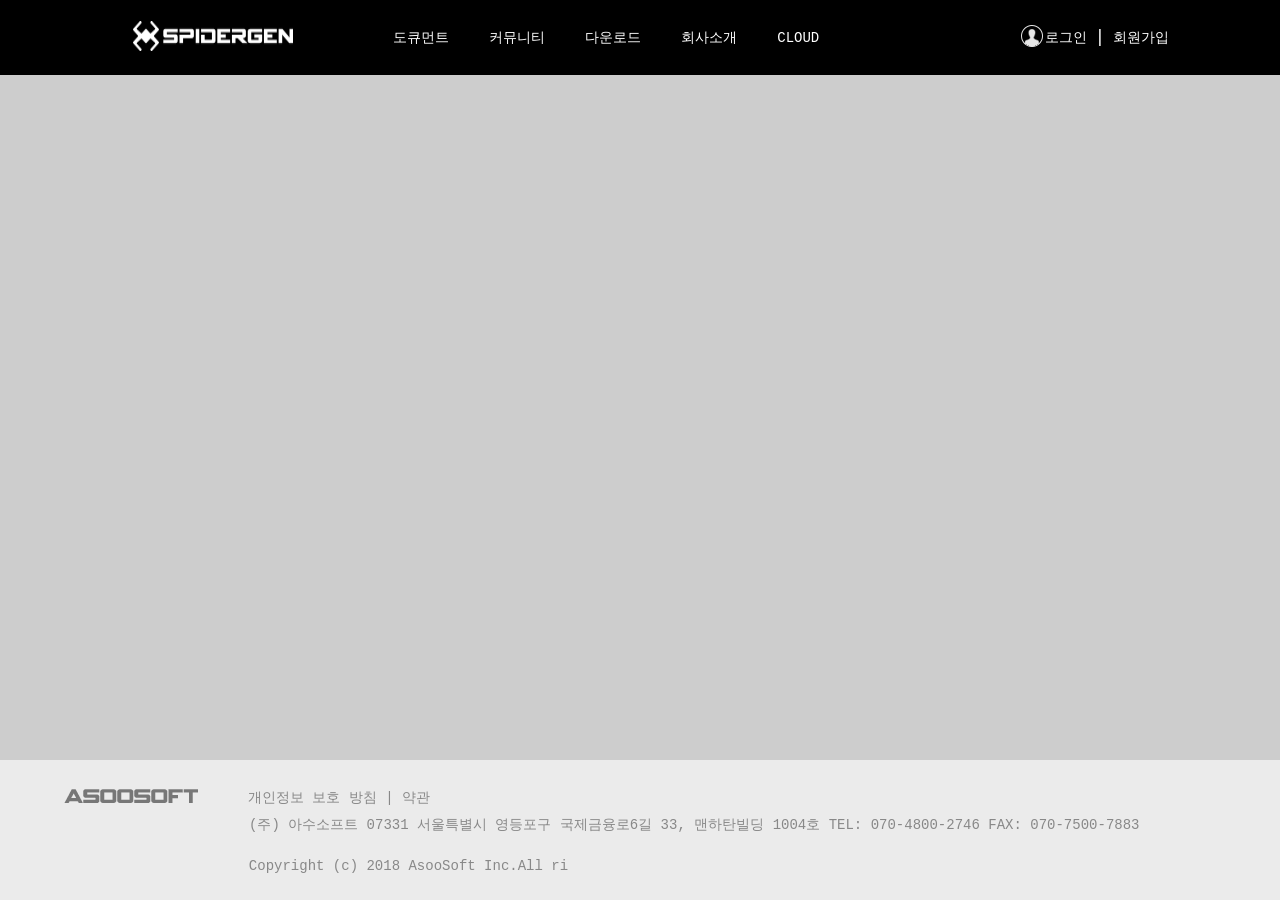
==== spiderGenPage/homepage/bin/index.html @ 8d912836 "day07" ====
<!DOCTYPE html>
<html>
<head>
	<meta charset="utf-8">
	<meta http-equiv="X-UA-Compatible" content="IE=edge">
	<title>homepage</title>
	<link rel="stylesheet" href="Framework/afc/style/afc.css"/>
	<link rel="stylesheet" href="Framework/afc/style/comp.css"/>
	<link rel="stylesheet" href="Framework/afc/style/basicStyle.css"/>
	<link rel="stylesheet" href="Framework/afc/style/jquery-ui.css"/>

	<link rel="stylesheet" href="Template/homepageApp_global.css"/>

	<script>
	//Electron 과 추가 라이브러리(예, jQuery 등) 와의 충돌 방지
	window.nodeRequire = window.require;
	delete window.require;
	delete window.exports;
    delete window.module;

var PROJECT_OPTION = 
{
    "build": {
        "bridgeName": "none",
        "frwLoadOption": "inTimeLoad"
    },
    "general": {
        "autoScale": false,
        "phoneDocWidth": 0,
        "tabletDocWidth": 0,
        "queryFormat": "qry",
        "scaleVal": 1,
        "userScalable": false,
        "tabletMinWidth": 500
    },
    "unitUrl": ""
};
    </script>

	<script defer src="Framework/afc/library/jquery-core.js"></script>
	<script defer src="Framework/afc/library/jquery-ui.js"></script>
	<script defer src="Framework/afc/library/jquery.ui.touch-punch.js"></script>
	<script defer src="Framework/afc/library/ARect.js"></script>
	<script defer src="Framework/afc/library/AUtil.js"></script>
	<script defer src="Framework/afc/library/afc.js"></script>
	<script defer src="Framework/afc/library/TabKeyController.js"></script>
	<script defer src="Framework/afc/library/PosUtil.js"></script>
	<script defer src="Framework/afc/component/AComponent.js"></script>
	<script defer src="Framework/afc/component/AView.js"></script>
	<script defer src="Framework/afc/component/AFloat.js"></script>
	<script defer src="Framework/afc/component/AContainer.js"></script>
	<script defer src="Framework/afc/component/AWindow.js"></script>
	<script defer src="Framework/afc/component/APage.js"></script>
	<script defer src="Framework/afc/component/AApplication.js"></script>
	<script defer src="Framework/afc/event/AEvent.js"></script>

	

	<script defer src="Source/homepageApp.js"></script>

</head>
<body class="_global_style_ global_resp">
</body>
</html>
---- spiderGenPage/homepage/bin/Framework/afc/style/afc.css ----
body
{
	margin: 0px;
	padding: 0px;
	/*-webkit-user-select: none;*/
	-webkit-touch-callout: none;
	-webkit-tap-highlight-color:rgba(0,0,0,0);
   	-webkit-focus-ring-color:rgba(0, 0, 0, 0);
	
	/*background:transparent !important;*/
	/*overflow: auto;*/
}

span, button
{
	-webkit-touch-callout: none;
	/*-webkit-user-select: none;*/
	/*-webkit-tap-highlight-color:rgba(0,0,0,0);*/
   	/*-webkit-focus-ring-color:rgba(0, 0, 0, 0);*/
	-webkit-focus-ring-color: transparent;
	-webkit-tap-highlight-color: transparent;
}

button
{
	font-size: inherit;
	font-family: inherit;
}

input, textarea
{
	-webkit-user-modify: read-write-plaintext-only;
	-webkit-tap-highlight-color: transparent;
	font-size: inherit;
	font-family: inherit;
}


input[type="checkbox"]
{
    cursor: default;
}

input[type="radio"]
{
    cursor: default;
}


/*
*:focus
{
	outline: none;
}
*/

/*
#page_navigator, #page_navigator button 
{
	font-size: 14px;
}
*/



/*------------------------------------------------------*/
.slide-in-left
{
	position: absolute;
	animation: slideLeftIn 300ms;
	animation-fill-mode:both;
	-webkit-animation: slideLeftIn 300ms;
	-webkit-animation-fill-mode:both;
}
.slide-out-left
{
	position: absolute;
	animation: slideLeftOut 300ms;
	animation-fill-mode:both;
	-webkit-animation: slideLeftOut 300ms;
	-webkit-animation-fill-mode:both;
}

.slide-in-right
{
	position: absolute;
	animation: slideRightIn 300ms;
	animation-fill-mode:both;
	-webkit-animation: slideRightIn 300ms;
	-webkit-animation-fill-mode:both;
}
.slide-out-right
{
	position: absolute;
	animation: slideRightOut 300ms;
	animation-fill-mode:both;
	-webkit-animation: slideRightOut 300ms;
	-webkit-animation-fill-mode:both;
}
/*--------------------------------------------------*/

.slide-in-up
{
	-webkit-animation: slideUpIn 0.001s;
	-webkit-animation-fill-mode:both;
}
.slide-out-up
{
	-webkit-animation: slideUpOut 0.001s;
	-webkit-animation-fill-mode:both;
}

.left-menu-in
{
    -webkit-animation: leftMenuIn 0.5s ease;
    -webkit-animation-fill-mode:both;
}

.left-menu-out
{
    -webkit-animation: leftMenuOut 0.5s 1 ease;
    -webkit-animation-fill-mode:both;
}

.right-recent-in
{
    -webkit-animation: rightRecentIn 0.5s 1 ease;
    -webkit-animation-fill-mode:both;
}

.show-toast
{
    -webkit-animation: showToast 2s;
    -webkit-animation-fill-mode:both;
}


.show-toast1
{
    -webkit-animation: showToast 1s;
    -webkit-animation-fill-mode:both;
}
.show-toast2
{
    -webkit-animation: showToast 2s;
    -webkit-animation-fill-mode:both;
}
.show-toast3
{
    -webkit-animation: showToast 3s;
    -webkit-animation-fill-mode:both;
}
.show-toast4
{
    -webkit-animation: showToast 4s;
    -webkit-animation-fill-mode:both;
}
.show-toast5
{
    -webkit-animation: showToast 5s;
    -webkit-animation-fill-mode:both;
}
.show-toast6
{
    -webkit-animation: showToast 6s;
    -webkit-animation-fill-mode:both;
}

.rotate_img_turn
{
    -webkit-animation: roateImg_turn 0.5s;
	 -webkit-animation-fill-mode:both;
}

.rotate_img_return
{
    -webkit-animation: roateImg_return 0.5s;
    -webkit-animation-fill-mode:both;
}

.slide-out-right-img
{
	-webkit-animation: slideRightOutImg 2s;
	-webkit-animation-fill-mode:both;
}

.slide-in-right-img
{
	-webkit-animation: slideRightInImg 2s;
	-webkit-animation-fill-mode:both;
}

.anim0
{
    -webkit-animation: animF0 2s;
    -webkit-animation-fill-mode:both;
}

@-webkit-keyframes animF0
{
	from { 
			-webkit-transform: translateX(-100%);
			opacity: 0.0;
		 }
	to   { 
			-webkit-transform: translateX(0%);
			opacity: 1.0;
	     }
}

@-webkit-keyframes slideRightOutImg
{
	from { 
			-webkit-transform: translateX(100%);
			opacity: 0.0;
		 }
	to   { 
			-webkit-transform: translateX(0%);
			opacity: 1.0;
	     }
}

@-webkit-keyframes slideRightInImg
{
	from { 
			-webkit-transform: translateX(0%);
			opacity: 1.0;
		 }
	to   { 
			-webkit-transform: translateX(100%);
			opacity: 0.0;
	     }
}


/*animation key frames*/

@-webkit-keyframes roateImg_turn
{
	from { -webkit-transform: rotate(0deg); }
	to { -webkit-transform: rotate(90deg); }
}

@-webkit-keyframes roateImg_return
{
    from { -webkit-transform: rotate(90deg); }
	to { -webkit-transform: rotate(0deg); }
}

/*------------------------------------------------------*/
@-webkit-keyframes slideLeftIn
{
	from { -webkit-transform: translateX(100%); }
	to { -webkit-transform: translateX(0%); }
}
@-webkit-keyframes slideLeftOut
{
	from { -webkit-transform: translateX(0%); }
	to { -webkit-transform: translateX(-100%); }
}

@-webkit-keyframes slideRightIn
{
	from { -webkit-transform: translateX(-100%); }
	to { -webkit-transform: translateX(0%); }
}

@-webkit-keyframes slideRightOut
{
	from { -webkit-transform: translateX(0%); }
	to { -webkit-transform: translateX(100%); }
}

@keyframes slideLeftIn
{
	from {transform: translateX(100%); }
	to { transform: translateX(0%); }
}
@keyframes slideLeftOut
{
	from { transform: translateX(0%); }
	to { transform: translateX(-100%); }
}

@keyframes slideRightIn
{
	from { transform: translateX(-100%); }
	to { transform: translateX(0%); }
}

@keyframes slideRightOut
{
	from { transform: translateX(0%); }
	to { transform: translateX(100%); }
}

/*------------------------------------------------------*/

@-webkit-keyframes slideUpIn
{
	from { -webkit-transform: translateY(0%); z-index: 2; }
	to { -webkit-transform: translateY(-104%); }
	
	/*from { top: 40px; z-index: 2; }*/
	/*to { top: 0px; }*/
}
@-webkit-keyframes slideUpOut
{
	
	from { -webkit-transform: translateY(-104%); z-index: 1; }
	to { -webkit-transform: translateY(-204%); }
	
	/*from { top: 0px; z-index: 1; }*/
	/*to { top: -40px; }*/
}

@-webkit-keyframes leftMenuIn{
    0%{
        -webkit-transform: translate(-95%);
		opacity: 0.0;
    }
    100%{
        -webkit-transform: translate(0%);
        opacity: 1.0;
    }
}

@-webkit-keyframes leftMenuOut{
    0%{
        -webkit-transform: translate(0%);
		opacity: 1.0;
    }
    100%{
        -webkit-transform: translate(-95%);
        opacity: 0.0;
    }
}

@-webkit-keyframes rightRecentIn{
    0%{
        -webkit-transform: translate(200px);
		opacity: 0.0;
    }
    100%{
        -webkit-transform: translate(0px);
        opacity: 1.0;
    }
}

@-webkit-keyframes showToast{
      0%{ opacity: 0.0; }
     25%{ opacity: 1.0; }
     75%{ opacity: 1.0; }
    100%{ opacity: 0.0; }
}

/*
.ellipsis 
{
    overflow: hidden;
    white-space: nowrap;
    text-overflow: ellipsis;
}

.multi-ellipsis
*/ 
.ellipsis
{
    overflow: hidden;
    text-overflow: ellipsis;
    display: -webkit-box;
   	/*-webkit-line-clamp: 1; */
   	-webkit-box-orient: vertical;
   	word-wrap: break-word;
}

/* indicator css */

.loader-wrap
{
	position: absolute;
    width : 100%;
	height : 100%;
	display: -webkit-flex;
	display: -ms-inline-flex;
	display: inline-flex;
	-webkit-align-items:center;
	-ms-align-items:center;
	align-items:center;
	background : transparent;
	z-index : 2147483647;
}

.loader {
	margin: auto;
	text-indent: -9999em;
	border-top: 3px solid rgba(166, 166, 166, 0.2);
	border-right: 3px solid rgba(166, 166, 166, 0.2);
	border-bottom: 3px solid rgba(166, 166, 166, 0.2);
	border-left: 3px solid blue;
	-webkit-transform: translateZ(0);
	-ms-transform: translateZ(0);
	transform: translateZ(0);
	-webkit-animation: load8 1.1s infinite linear;
	animation: load8 1.1s infinite linear;
	position: absolute;
	left: 50%;
	top: 50%;
	margin-left: -13px;
	margin-top: -13px;
}
.loader,
.loader:after {
	border-radius: 50%;
	width: 20px;
	height: 20px;
}
@-webkit-keyframes load8 {
  0% {
    -webkit-transform: rotate(0deg);
    transform: rotate(0deg);
  }
  100% {
    -webkit-transform: rotate(360deg);
    transform: rotate(360deg);
  }
}
@keyframes load8 {
  0% {
    -webkit-transform: rotate(0deg);
    transform: rotate(0deg);
  }
  100% {
    -webkit-transform: rotate(360deg);
    transform: rotate(360deg);
  }
}


/* indicator css2 */
.loadspin-box {
 position: absolute;
 margin: auto;
 left: 0;
 top: 0;
 bottom: 0;
 right: 0;
 width: 15px;
 height: 15px;
 border-radius: 100%;
 box-shadow: 15px 15px rgb(79,77,73), -15px 15px rgb(223,223,223), -15px -15px rgb(79,77,73), 15px -15px rgb(223,223,223);
  -webkit-box-shadow: 15px 15px rgb(79,77,73), -15px 15px rgb(223,223,223), -15px -15px rgb(79,77,73), 15px -15px rgb(223,223,223);
 animation: loadspin ease infinite 4.6s;
  -webkit-animation: loadspin ease infinite 4.6s;
}

 

@keyframes loadspin {
 0%,
 100% {
  box-shadow: 15px 15px rgb(79,77,73), -15px 15px rgb(223,223,223), -15px -15px rgb(79,77,73), 15px -15px rgb(223,223,223);
 }
 25% {
  box-shadow: -15px 15px rgb(223,223,223), -15px -15px rgb(79,77,73), 15px -15px rgb(223,223,223), 15px 15px rgb(79,77,73);
 }
 50% {
  box-shadow: -15px -15px rgb(79,77,73), 15px -15px rgb(223,223,223), 15px 15px rgb(79,77,73), -15px 15px rgb(223,223,223);
 }
 75% {
  box-shadow: 15px -15px #dfdfdf, 15px 15px #4f4d49, -15px 15px #dfdfdf, -15px -15px #4f4d49;
 }
}

@-webkit-keyframes loadspin {
 0%,
 100% {
  box-shadow: 15px 15px rgb(79,77,73), -15px 15px rgb(223,223,223), -15px -15px rgb(79,77,73), 15px -15px rgb(223,223,223);
 }
 25% {
  box-shadow: -15px 15px rgb(223,223,223), -15px -15px rgb(79,77,73), 15px -15px rgb(223,223,223), 15px 15px rgb(79,77,73);
 }
 50% {
  box-shadow: -15px -15px rgb(79,77,73), 15px -15px rgb(223,223,223), 15px 15px rgb(79,77,73), -15px 15px rgb(223,223,223);
 }
 75% {
  box-shadow: 15px -15px #dfdfdf, 15px 15px #4f4d49, -15px 15px #dfdfdf, -15px -15px #4f4d49;
 }
}


/* common style */

.sys_border_cyan
{
	border: 1px solid cyan;
}

.sys_box_shadow
{
	box-shadow: 0 -4px 8px 0 rgba(0,0,0,0.2), 0 8px 20px 0 rgba(0, 0, 0, 0.19);
}

/* RefreshIndicator */
@keyframes pull-to-refresh-material-rotate {
	100% {
		transform: rotate(360deg);
	}
}

@keyframes pull-to-refresh-material-dash {
	0% {
		stroke-dasharray: 1, 200;
		stroke-dashoffset: 0;
	}
	50% {
		stroke-dasharray: 89, 200;
		stroke-dashoffset: -35px;
	}
	100% {
		stroke-dasharray: 89, 200;
		stroke-dashoffset: -124px;
	}
}

.loader_type2 {
	margin: auto;
	font-size: 25px;
	width: 1em;
	height: 1em;
	border-radius: 50%;
	position: absolute;
	-webkit-animation: load5 1.1s infinite ease;
	animation: load5 1.1s infinite ease;
	-webkit-transform: translateZ(0) scale(0.5);
	-ms-transform: translateZ(0) scale(0.5);
	transform: translateZ(0) scale(0.5);
	left: 0;
	top: 0;
	bottom: 0;
	right: 0;
  }
  @-webkit-keyframes load5 {
	0%,
	100% {
	  box-shadow: 0em -2.6em 0em 0em #464646, 1.8em -1.8em 0 0em rgba(70,70,70, 0.2), 2.5em 0em 0 0em rgba(70,70,70, 0.2), 1.75em 1.75em 0 0em rgba(70,70,70, 0.2), 0em 2.5em 0 0em rgba(70,70,70, 0.2), -1.8em 1.8em 0 0em rgba(70,70,70, 0.2), -2.6em 0em 0 0em rgba(70,70,70, 0.5), -1.8em -1.8em 0 0em rgba(70,70,70, 0.7);
	}
	12.5% {
	  box-shadow: 0em -2.6em 0em 0em rgba(70,70,70, 0.7), 1.8em -1.8em 0 0em #464646, 2.5em 0em 0 0em rgba(70,70,70, 0.2), 1.75em 1.75em 0 0em rgba(70,70,70, 0.2), 0em 2.5em 0 0em rgba(70,70,70, 0.2), -1.8em 1.8em 0 0em rgba(70,70,70, 0.2), -2.6em 0em 0 0em rgba(70,70,70, 0.2), -1.8em -1.8em 0 0em rgba(70,70,70, 0.5);
	}
	25% {
	  box-shadow: 0em -2.6em 0em 0em rgba(70,70,70, 0.5), 1.8em -1.8em 0 0em rgba(70,70,70, 0.7), 2.5em 0em 0 0em #464646, 1.75em 1.75em 0 0em rgba(70,70,70, 0.2), 0em 2.5em 0 0em rgba(70,70,70, 0.2), -1.8em 1.8em 0 0em rgba(70,70,70, 0.2), -2.6em 0em 0 0em rgba(70,70,70, 0.2), -1.8em -1.8em 0 0em rgba(70,70,70, 0.2);
	}
	37.5% {
	  box-shadow: 0em -2.6em 0em 0em rgba(70,70,70, 0.2), 1.8em -1.8em 0 0em rgba(70,70,70, 0.5), 2.5em 0em 0 0em rgba(70,70,70, 0.7), 1.75em 1.75em 0 0em #464646, 0em 2.5em 0 0em rgba(70,70,70, 0.2), -1.8em 1.8em 0 0em rgba(70,70,70, 0.2), -2.6em 0em 0 0em rgba(70,70,70, 0.2), -1.8em -1.8em 0 0em rgba(70,70,70, 0.2);
	}
	50% {
	  box-shadow: 0em -2.6em 0em 0em rgba(70,70,70, 0.2), 1.8em -1.8em 0 0em rgba(70,70,70, 0.2), 2.5em 0em 0 0em rgba(70,70,70, 0.5), 1.75em 1.75em 0 0em rgba(70,70,70, 0.7), 0em 2.5em 0 0em #464646, -1.8em 1.8em 0 0em rgba(70,70,70, 0.2), -2.6em 0em 0 0em rgba(70,70,70, 0.2), -1.8em -1.8em 0 0em rgba(70,70,70, 0.2);
	}
	62.5% {
	  box-shadow: 0em -2.6em 0em 0em rgba(70,70,70, 0.2), 1.8em -1.8em 0 0em rgba(70,70,70, 0.2), 2.5em 0em 0 0em rgba(70,70,70, 0.2), 1.75em 1.75em 0 0em rgba(70,70,70, 0.5), 0em 2.5em 0 0em rgba(70,70,70, 0.7), -1.8em 1.8em 0 0em #464646, -2.6em 0em 0 0em rgba(70,70,70, 0.2), -1.8em -1.8em 0 0em rgba(70,70,70, 0.2);
	}
	75% {
	  box-shadow: 0em -2.6em 0em 0em rgba(70,70,70, 0.2), 1.8em -1.8em 0 0em rgba(70,70,70, 0.2), 2.5em 0em 0 0em rgba(70,70,70, 0.2), 1.75em 1.75em 0 0em rgba(70,70,70, 0.2), 0em 2.5em 0 0em rgba(70,70,70, 0.5), -1.8em 1.8em 0 0em rgba(70,70,70, 0.7), -2.6em 0em 0 0em #464646, -1.8em -1.8em 0 0em rgba(70,70,70, 0.2);
	}
	87.5% {
	  box-shadow: 0em -2.6em 0em 0em rgba(70,70,70, 0.2), 1.8em -1.8em 0 0em rgba(70,70,70, 0.2), 2.5em 0em 0 0em rgba(70,70,70, 0.2), 1.75em 1.75em 0 0em rgba(70,70,70, 0.2), 0em 2.5em 0 0em rgba(70,70,70, 0.2), -1.8em 1.8em 0 0em rgba(70,70,70, 0.5), -2.6em 0em 0 0em rgba(70,70,70, 0.7), -1.8em -1.8em 0 0em #464646;
	}
  }
  @keyframes load5 {
	0%,
	100% {
	  box-shadow: 0em -2.6em 0em 0em #464646, 1.8em -1.8em 0 0em rgba(70,70,70, 0.2), 2.5em 0em 0 0em rgba(70,70,70, 0.2), 1.75em 1.75em 0 0em rgba(70,70,70, 0.2), 0em 2.5em 0 0em rgba(70,70,70, 0.2), -1.8em 1.8em 0 0em rgba(70,70,70, 0.2), -2.6em 0em 0 0em rgba(70,70,70, 0.5), -1.8em -1.8em 0 0em rgba(70,70,70, 0.7);
	}
	12.5% {
	  box-shadow: 0em -2.6em 0em 0em rgba(70,70,70, 0.7), 1.8em -1.8em 0 0em #464646, 2.5em 0em 0 0em rgba(70,70,70, 0.2), 1.75em 1.75em 0 0em rgba(70,70,70, 0.2), 0em 2.5em 0 0em rgba(70,70,70, 0.2), -1.8em 1.8em 0 0em rgba(70,70,70, 0.2), -2.6em 0em 0 0em rgba(70,70,70, 0.2), -1.8em -1.8em 0 0em rgba(70,70,70, 0.5);
	}
	25% {
	  box-shadow: 0em -2.6em 0em 0em rgba(70,70,70, 0.5), 1.8em -1.8em 0 0em rgba(70,70,70, 0.7), 2.5em 0em 0 0em #464646, 1.75em 1.75em 0 0em rgba(70,70,70, 0.2), 0em 2.5em 0 0em rgba(70,70,70, 0.2), -1.8em 1.8em 0 0em rgba(70,70,70, 0.2), -2.6em 0em 0 0em rgba(70,70,70, 0.2), -1.8em -1.8em 0 0em rgba(70,70,70, 0.2);
	}
	37.5% {
	  box-shadow: 0em -2.6em 0em 0em rgba(70,70,70, 0.2), 1.8em -1.8em 0 0em rgba(70,70,70, 0.5), 2.5em 0em 0 0em rgba(70,70,70, 0.7), 1.75em 1.75em 0 0em #464646, 0em 2.5em 0 0em rgba(70,70,70, 0.2), -1.8em 1.8em 0 0em rgba(70,70,70, 0.2), -2.6em 0em 0 0em rgba(70,70,70, 0.2), -1.8em -1.8em 0 0em rgba(70,70,70, 0.2);
	}
	50% {
	  box-shadow: 0em -2.6em 0em 0em rgba(70,70,70, 0.2), 1.8em -1.8em 0 0em rgba(70,70,70, 0.2), 2.5em 0em 0 0em rgba(70,70,70, 0.5), 1.75em 1.75em 0 0em rgba(70,70,70, 0.7), 0em 2.5em 0 0em #464646, -1.8em 1.8em 0 0em rgba(70,70,70, 0.2), -2.6em 0em 0 0em rgba(70,70,70, 0.2), -1.8em -1.8em 0 0em rgba(70,70,70, 0.2);
	}
	62.5% {
	  box-shadow: 0em -2.6em 0em 0em rgba(70,70,70, 0.2), 1.8em -1.8em 0 0em rgba(70,70,70, 0.2), 2.5em 0em 0 0em rgba(70,70,70, 0.2), 1.75em 1.75em 0 0em rgba(70,70,70, 0.5), 0em 2.5em 0 0em rgba(70,70,70, 0.7), -1.8em 1.8em 0 0em #464646, -2.6em 0em 0 0em rgba(70,70,70, 0.2), -1.8em -1.8em 0 0em rgba(70,70,70, 0.2);
	}
	75% {
	  box-shadow: 0em -2.6em 0em 0em rgba(70,70,70, 0.2), 1.8em -1.8em 0 0em rgba(70,70,70, 0.2), 2.5em 0em 0 0em rgba(70,70,70, 0.2), 1.75em 1.75em 0 0em rgba(70,70,70, 0.2), 0em 2.5em 0 0em rgba(70,70,70, 0.5), -1.8em 1.8em 0 0em rgba(70,70,70, 0.7), -2.6em 0em 0 0em #464646, -1.8em -1.8em 0 0em rgba(70,70,70, 0.2);
	}
	87.5% {
	  box-shadow: 0em -2.6em 0em 0em rgba(70,70,70, 0.2), 1.8em -1.8em 0 0em rgba(70,70,70, 0.2), 2.5em 0em 0 0em rgba(70,70,70, 0.2), 1.75em 1.75em 0 0em rgba(70,70,70, 0.2), 0em 2.5em 0 0em rgba(70,70,70, 0.2), -1.8em 1.8em 0 0em rgba(70,70,70, 0.5), -2.6em 0em 0 0em rgba(70,70,70, 0.7), -1.8em -1.8em 0 0em #464646;
	}
  }
---- spiderGenPage/homepage/bin/Framework/afc/style/comp.css ----
/************************************************************************************/
/*	Component Default Style 														*/
/************************************************************************************/

.AButton-Style
{
	position: absolute;
	box-sizing: border-box;
	border: 0px solid;
	/*white-space: normal;*/
	text-decoration: none;
	/*The button text padding should be set to 0px, because the iPhone default is 1em.*/
	/*padding: 0px 0px 1px 0px;*/
	
	/*Remove the source of padding setting in Init method in AButton.js*/
	padding: 0px;
	
	/*outline: 0;*/
	
    /*cursor:pointer;*/
}

.AButton-Style > img
{
	vertical-align: middle;
}


.ALabel-Style
{
	position: absolute;
	box-sizing: border-box;
	display: inline-block;
	border: 0px solid;
	cursor: default;
}

/*asoocool 20180419*/
.ALabel-Style > pre
{
	padding: 0px;
	margin: 0px;
	font-size: inherit;
	font-family: inherit;
}


.ATextBox-Style
{
	position: absolute;
	box-sizing: border-box;
	border: 0px solid;
	
	padding: 0px;
	margin: 0px;
	/*asoocool 20180419*/
	font-size: inherit;
	font-family: inherit;
	
	white-space: pre-wrap;
	
	display: flex;
/* 	align-items: center; */
	
	display: -ms-flexbox;
	-ms-flex-align: center;
}

/*-----------------------------------------------------------------------*/
.ACheckBox-Style
{
	position: absolute;
	box-sizing: border-box;
    padding-left: 20px;
    cursor: default;
	
	display: flex;
	align-items: center;
	
	display: -ms-flexbox;
	-ms-flex-align: center;
	
	background-repeat: no-repeat;
	background-size: 16px 16px;
	background-position : left center;
}
/*
.checkbox_normal
{	
	background-repeat: no-repeat;
	background-size: 16px 16px;
	background-position : left center;
}

.checkbox_check
{
	background-repeat: no-repeat;
	background-size: 16px 16px;
	background-position : left center;
}
*/
/*-----------------------------------------------------------------------*/
.ARadioButton-Style
{
	position: absolute;
	box-sizing: border-box;
    padding-left: 20px;
    cursor: default;
	
	display: flex;
	align-items: center;
	
	display: -ms-flexbox;
	-ms-flex-align: center;
}


/*-----------------------------------------------------------------------*/
.ARadioGroup-Style
{
	position: absolute;
	box-sizing: border-box; 
    border: 0px solid;
    overflow: hidden;
}

/*-----------------------------------------------------------------------*/
.ATextField-Style
{
	position: absolute;
	box-sizing: border-box;
	border-style: solid;
	border-width: 1px;
	padding-left : 5px;
	padding-right : 5px;
}

/*-----------------------------------------------------------------------*/
.ASlider-Style
{
	position: absolute;
    box-sizing: border-box;
    border: 0px solid;
    padding: 0px;
    margin: 0px; 
	font-size: inherit;
}

/*-----------------------------------------------------------------------*/
.ATextArea-Style
{
	position: absolute;
	box-sizing: border-box;	
	border-style: solid;
	border-width: 1px;
	padding : 5px 5px 5px 5px;
	resize: none;
}

/*-----------------------------------------------------------------------*/
.ADropBox-Style
{
	position: absolute;
	box-sizing: border-box;
	border: 0px solid;
	overflow: hidden;
	padding-left: 5px;
	padding-right: 22px;
}

.dropbox_back
{
	width: 100%;
	height: 100%;
}

/*input tag*/
.dropbox_label
{
	border: none;
	padding-top: 0px;
	width: 100%;
	height: 100%;
}

/*IE input clear 버튼 제거*/
.dropbox_label::-ms-clear
{
	display: none;
}

.dropbox_label:focus
{
	/*outline:0px;*/
}

.dropbox_button
{
	position: absolute;
	display: inline-block;
	background-position: center center;
	background-repeat: no-repeat;
	top: 0px;
	right: 0px;
	width: 22px;
	height: 100%;	
}

.dropbox_list
{
	margin: 0px;
	padding-left: 0px;
	padding-right: 0px;
	list-style-type: none;
	width: 100%;
	height: 100%;
	white-space: nowrap;
	overflow: auto;
	cursor: default;
}

.dropbox_list > li
{
	padding-left: 5px;
	padding-right: 5px;
	
}

/*
.dropbox_cell
{
	padding-left: 5px;
	cursor: default;
	height: 20px;
	line-height: 20px;
}

.dropbox_cellover
{
	padding-left: 5px;
	cursor: default;
	height: 20px;
	line-height: 20px;
}
*/

/*-----------------------------------------------------------------------*/
.ASelectBox-Style
{
	position: absolute;
	box-sizing: border-box;
	border-style : solid;
	border-width : 1px;	
	font-size: inherit;
}

/*-----------------------------------------------------------------------*/
.AGrid-Style
{
	position: absolute;
	box-sizing: border-box;
	overflow: visible;
}

.AGrid-Style td
{
	overflow: hidden;
	padding: 0px;
	text-align: center;
}

.grid-header-table
{
	position: absolute;
	box-sizing: border-box;
	left: 0px; 
	top: 0px;
	
	width: 100%; 
	border-collapse: collapse; 
	table-layout: fixed;
}

.grid-body-table
{
	width: 100%;
	box-sizing: border-box;
	border-collapse: collapse; 
	table-layout: fixed;
}

.grid-scroll-area
{
/*
	position: absolute;
	box-sizing: border-box;
	left: 0px; 
	top: 0px;
*/
	width: 100%;
	height: 100%; 
	overflow-y: auto; 
	overflow-x: hidden; 
	-webkit-overflow-scrolling: touch;
}


/*-----------------------------------------------------------------------*/
.ATree-Style
{
	position: absolute;
	box-sizing: border-box;
	border: 0px solid;
	overflow: auto;
}

/*-----------------------------------------------------------------------*/
.ASwitchButton-Style
{
	position: absolute;
	box-sizing: border-box;
}

.switch-off
{
	position: absolute;
	border-radius: 25%/50%;
	cursor:pointer;
}

.switch-on
{
	position: absolute;
	border-radius: 25%/50%;
	cursor:pointer;
}

.switch-off span
{
	position: absolute;
	width: 50%;
	height: 100%;
	display: inline-block;
	margin-left: 0px;
	border-radius: 50%; 	
}

.switch-on span
{
	position: absolute;
	width: 50%;
	height: 100%;
	display: inline-block;
	margin-left: 50%;
	border-radius: 50%;
}


/*-----------------------------------------------------------------------*/
.AImage-Style
{
	position: absolute;
	box-sizing: border-box; 
	border : 0px soild;    
}

/*-----------------------------------------------------------------------*/
.ACanvas-Style
{
	position: absolute;
	box-sizing: border-box;
    border: 0px solid;
}

/*-----------------------------------------------------------------------*/
.AProgress-Style
{
	position: absolute;
	box-sizing: border-box; 
	overflow: hidden;
	border-radius: 20px;
}

.AProgress-Style div
{
	width:40%;
	height:100%;
	border-radius:20px;	
}

/*-----------------------------------------------------------------------*/
.ADatePicker-Style
{
	position: absolute;
	box-sizing: border-box;
	border: 0px solid; 
	font-size: inherit;
}

/*-----------------------------------------------------------------------*/
.ATimePicker-Style
{
	position: absolute;
	box-sizing: border-box;
	border: 0px solid;  
}

.AScrollBar-Style
{
	position: absolute;
	box-sizing: border-box;
	border: 0px solid;  	
}

.AScrollBar-Style > span
{
	display: inline-block;
}


/*-----------------------------------------------------------------------*/
.AGridLayout-Style
{
	position: absolute;
	box-sizing: border-box;
	border: 0px solid;
}

.AGridLayout-Style > table
{
	border-collapse:collapse; 
	width: 100%;
	height: 100%;	
	table-layout : fixed;
	/*border:1px solid white;*/
}

.AFlexLayout-Style
{
	display: flex;
	display: -ms-flexbox;
	
	align-content: flex-start;
	-ms-flex-line-pack: start;
	/*
	flex-direction: row;
	flex-wrap: nowrap;
	justify-content: flex-start;
	align-items: flex-start;
	align-content: flex-start;
	
	display: -ms-flexbox;
	-ms-flex-direction: row;
	-ms-flex-wrap: nowrap;
	-ms-flex-pack: start;
	-ms-flex-align: start;
	-ms-flex-line-pack: start;
	*/
		
	position: absolute;
	box-sizing: border-box;
	border: 0px solid;
	overflow: hidden;
}


/*-----------------------------------------------------------------------*/
.AView-Style
{
	position: absolute;
	box-sizing: border-box;
	border: 0px solid;
	overflow: visible;
	outline: none;
}

.AFlexView-Style
{
	display: flex;
	flex-direction: column;
	
	display: -ms-flexbox;
	-ms-flex-direction: column;
	
	
	position: absolute;
	box-sizing: border-box;
	overflow: hidden;
}

.ASplitView-Style
{
	position: absolute;
	box-sizing: border-box;
	overflow: hidden;
}

.AAccordion-Style
{
	position: absolute;
	box-sizing: border-box;
	overflow: auto;
}

.AAccordion-Menu
{
	background-repeat: no-repeat;
	background-position: 3px center;
	background-size: 16px 16px;
	background-image: url('../image/arrow_left.png');
}

.AAccordion-Menu.expand
{
	background-image: url('../image/arrow_down.png');
}

.AAccordion-Contents
{
	
}


.AContainer-Style
{
	position: absolute;
	box-sizing: border-box;
	/*overflow: auto;*/
}


/*-------------------------------- AMenu ---------------------------------------*/
.AMenu-Style
{
	cursor:	default;
	/*font-size: 12px;*/
	border-collapse: collapse;
	width: 100%;
	height: 100%;
}

.AMenu-Style tr { height: 25px; }

.AMenu-Style td:nth-child(1) { padding-left: 5px; padding-right: 5px; }
.AMenu-Style td:nth-child(2) { }
.AMenu-Style td:nth-child(3)	/* sub mark or hot-key */
{
	text-align: right;
	min-width: 25px;
	padding-right: 10px;
}

/* menu icon */
.AMenu-Style span
{ 
	display: inline-block;
	width: 16px;
	height: 16px;
	vertical-align: middle;
}

.menu-icon-sub
{
	background-image: url("../image/sub_icon.png");
	background-size: auto;
	background-repeat:  no-repeat;
	background-position: center;
	width: 16px;
}


/*-----------------------------------------------------------------------*/

.ABar-Style
{
	display: -webkit-flex;
	display: -ms-flexbox;
	flex-direction: row;
	-webkit-flex-direction: row;
	-ms-flex-direction: row;
	
	position: absolute;
	box-sizing: border-box;
	overflow: auto;
}

.ATabBar-Style
{
	display: -webkit-flex;
	display: -ms-flexbox;
	flex-direction: row;
	-webkit-flex-direction: row;
	-ms-flex-direction: row;
	
	position: absolute;
	box-sizing: border-box;
	overflow: hidden;
	/*overflow-x: auto;*/
	
	cursor: default;
}

.AMenuBar-Style
{
	display: -webkit-flex;
	display: -ms-flexbox;
	flex-direction: row;
	-webkit-flex-direction: row;
	-ms-flex-direction: row;
	
	position: absolute;
	box-sizing: border-box;
	overflow: auto;
}




/*-------------------------------- AListView ---------------------------------------*/
.AListView-Style
{
	position: absolute;
	box-sizing: border-box;
	overflow: hidden;
	outline: none;
}

.listview-row
{
	position: relative;
	/*height: 60px;*/	/*item-height 값을 지우더라도 최소한의 공간을 보여주기 위해 필요*/
}

.listview-dev
{
	overflow: auto;
}

/*------------------------------  -----------------------------------------*/
.ATabView-Style
{
	position: absolute;
	box-sizing: border-box;
    overflow: hidden;
	outline: none;
}

.ATabView-Style .tab_area
{
	width:100%;
	height: 22px;
	white-space: nowrap;
	box-sizing: border-box;
}

.ATabView-Style .tab_area > span
{
	width: 110px;
	line-height: 22px;
	cursor: default;
}


.ATabView-Style .tab_contents
{
	box-sizing:border-box;    	
	width:100%;
	height: calc(100% - 22px);
}

.ATabView_select
{
	display:inline-block;
	height:100%;
	text-align:center;
	background-size: 100% 100%;
	/*cursor:pointer;*/
	overflow: hidden;
	box-sizing: border-box;
}

.ATabView_deselect
{
	display:inline-block;
	height:100%;
	text-align:center;
	background-size: 100% 100%;
	/*cursor:pointer;*/
	overflow: hidden;
	box-sizing: border-box;
}

/*-----------------------------------------------------------------------*/
.AToolBar-Style
{
	position: absolute;
	box-sizing: border-box;
    background-color: #000000;
    border: 0px solid;
    overflow: auto;
    white-space: nowrap;
    
}
/*
.ScrollLeft::before
{
	content:'';
	position:absolute;
	left: 0px;
	top: 0px;
	width: 20px;
	height: 100%;
	background-image:url("../../img/img_left.png") ;
	background-repeat: no-repeat;
 	background-size: 17px 30px;
 	background-position: center;
}

.ScrollRight::after
{
	content:'';
	position:absolute;
	right: 0px;
	top: 0px;
	width: 20px;
	height: 100%;
	background-image:url("../../img/img_right.png") ;
	background-repeat: no-repeat;
 	background-size: 17px 30px;
 	background-position: center;
}*/
/*------------------------------  -----------------------------------------*/
.AWebView-Style
{
	position: absolute;
	box-sizing: border-box; 
    border: 0px solid;
    overflow: auto;	/*asoocool, 이 값을 바꾸면 ios 에서 작동하지 않음.*/
}

.AWebView-Style iframe
{
	width: 100%;
	height: 100%;
}


.scrollarrow-top
{
	width: 24px;
	height: 24px;
	background-image : url('../image/scroll_up_arrow.png');
	background-repeat: no-repeat;
 	background-position: center;
}

.scrollarrow-bottom
{
	width: 24px;
	height: 24px;
	background-image : url('../image/scroll_down_arrow.png');
	background-repeat: no-repeat;
 	background-position: center;
}

.scrollarrow-left
{
	width: 24px;
	height: 24px;
}

.scrollarrow-right
{
	width: 24px;
	height: 24px;
}

/*------------------------------------------------------------------------*/

.ADataGrid-Style
{
	position: absolute;
	box-sizing: border-box; 
    border: 0px solid;
    overflow: hidden;
}

.APivotGrid-Style
{
	position: absolute;
	box-sizing: border-box; 
    border: 0px solid;
    overflow: hidden;
}

.APivotGrid-Style div::-webkit-scrollbar
{
	display: none;
}


/*------------------------------- ASlideView -----------------------------------------*/

.ASlideView-Style
{
	position: absolute;
	box-sizing: border-box;
	border: 0px solid;
	/*스크롤 기능을 끄고 커스텀 스크롤을 사용하기 위해, preventDefault 를 사용하면 다른 스크롤이 발생하지 않는다.*/
	overflow: hidden;
	
	outline: none;
	white-space: nowrap;
}

/* overflow hidden 이기때문에 할 필요 없음.
.ASlideView-Style::-webkit-scrollbar
{
	display: none;
}
*/

/* for IE */
.hide-scrlbar
{
	-ms-overflow-style: none;
}

.hide-scrlbar::-webkit-scrollbar 
{
   	display: none;
}




/*------------------------------- Comp Ex -----------------------------------------*/


.frm_min_btn
{
	border: none !important;
	background-color: transparent !important;
}

.frm_max_btn
{
	border: none !important;
	background-color: transparent !important;

}

.frm_close_btn
{
	border: none !important;
	background-color: transparent !important;

}

.frm_title_bg
{
	background-color: rgb(48, 48, 48) !important;
}

.popup_btn_touch
{
	border : 1px solid #d9d9d9 !important;
	color: #d9d9d9 !important;
	background-color: #424242 !important;
	border-radius : 3px !important;
}

.popup_btn_normal
{
	border : 1px solid #262626 !important;
	color: #d9d9d9 !important;
	background-color: #424242 !important;
	border-radius : 3px !important;
}

.AVideo-Style
{
	position: absolute;
	box-sizing: border-box;
}

.APivotGrid-Style
{
}
---- spiderGenPage/homepage/bin/Framework/afc/style/basicStyle.css ----
/*
body
{
	color: #5c5c5c;
	font-family: Helvetica,나눔고딕,NanumGothic,돋움,Dotum;
	font-size : 12px;
}
*/


/*-------------------------------- AButton ---------------------------------------*/
.AButton-Style
{   
    color:#333333; 
	background-color: #ffffff;
	/*background-color: #f6f6f6;*/
	/*border : 1px solid #bbbbbb;*/
}



/*-------------------------------- ALabel ---------------------------------------*/
.ALabel-Style 
{
    /*color:#333333;*/
}

.ATextBox-Style
{
	/*color:#333333;*/
}


/*-------------------------------- ACheckBox ---------------------------------------*/
.ACheckBox-Style
{
    /*color: #333333;*/
	background-image: url("../image/checkbox_normal.png");
}

.ACheckBox-Style[style*="pointer-events: none"]
{
    opacity: 0.6;
}
/*
.checkbox_normal
{
	background-image: url("../image/checkbox_normal.png");
}
*/
.checkbox_check
{
	background-image: url("../image/checkbox_check.png");
}

/*--------------------------------- ARadioButton --------------------------------------*/
.ARadioButton-Style
{
	/*color: #333333;*/
	background-image : url('../image/radiobtn_normal.png');
	background-position : left center;
	background-repeat: no-repeat;
	background-size: 16px 16px;
	height : 22px;
	
}

.ARadioButton-Style[style*="pointer-events: none"]
{
    opacity: 0.6;
}


.radiobtn_check
{
	background-image : url('../image/radiobtn_check.png');
} 


/*--------------------------------- ARadioGroup --------------------------------------*/
.ARadioGroup-Style
{
    background-color: #efefef;
	border: 1px solid #d9d9d9;
	border-radius : 7px;
}

/*----------------------------------- ASelectBox ------------------------------------*/

.ASelectBox-Style{
	
	color: #333333;
	background-color: #ffffff;
	border-color : #d9d9d9;
	padding-left : 10px;
	
	-webkit-appearance:none; /*화살표 없애기*/
	-moz-appearance:none;	 
	appearance:none;
	
	background-image : url('../image/SelectBoxBtn.png');
	background-position : calc(100% - 7px) center;
	background-repeat : no-repeat;
	
}

.ASelectBox-Style option{
	color: #333333;
	background-color: #ffffff;
}

.ASelectBox-Style option:hover{
	background-color : #eeeeee;
}

.ASelectBox-Style::-ms-expand{display:none;}

.ASelectBox-Style[style*="pointer-events: none"]
{
    opacity: 0.6;
}



/*----------------------------------- ADropBox ------------------------------------*/
.ADropBox-Style	
{
	color: #333333;
	background-color: #ffffff;	
	border : 1px solid #d9d9d9;
}

.ADropBox-Style[style*="pointer-events: none"]
{
    opacity: 0.6;
}

/*ADropBox css*/
.dropbox_back
{
	color: #333333;
	background-color:#ffffff;
	border: 1px solid #d9d9d9;
}

.dropbox_label
{
	color : #333333;
	background-color: transparent;
}

.dropbox_button
{
	background-image: url("../image/DropBoxBtn.png");
}

.dropbox_cell
{

}

.dropbox_cellfocus
{
	background-color : #eeeeee;
}
/*
.dropbox_cell:hover
{
	background-color : #eeeeee;
}
*/
.dropbox_cellover
{
	background-color: #d5ecf5;
}



/*-------------------------------- AGrid ---------------------------------------*/
.AGrid-Style
{
	/*color:#333333;*/
    background-color: #ffffff;
	cursor: default;
}

/*
이걸 사용하지 말고 아래 것을 사용할 것.
이 값이 우선되어 새로 추가된 클래스가 적용되지 않는다.
.AGrid-Style thead
{
	background-color: #d9dee0;
}
*/

.head-prop
{
	background-color: #d9dee0;
}


.AGrid-Style td
{
	border:1px solid #c2c2c2;
}


.agrid_select
{
	background-color: #3b5885;
	color: white;
}


/*--------------------------------- ATree --------------------------------------*/
.ATree-Style
{
	/*color:#333333;*/
    background-color: #eeeeee;
}

.ATree-Style li > span, .ATree-Style li > label
{
	vertical-align: middle;
}

/*
.tree-normal
{
   	color: #ffffff !important;
   	background-color:#000000 !important;
}
*/

.tree-select
{
	background: #3b5885;
	color: #d9d9d9;
}

.tree-over
{
	box-shadow: inset 0 0 0 1px #90beed;
	background: rgba(180, 213, 255, 0.5);
}

.tree-after
{
	border-bottom : 3px solid cyan;
}

/*
1.0 에서는 tree_item 으로 사용했고 스타일이 없었음.
.tree-item > label {
	position: absolute;
}*/

.tree-expand
{
	display : inline-block;	
	/*margin-top : 3px;*/
	padding : 0;
	visibility : hidden;	
	width : 16px;
	height : 16px;
	cursor : default;
	
	/*line-height : 17px;
	color : #3b5885;
	border-style : solid;
	border-width : 1px;
	border-color : transparent;*/
	
	background-image: url('../image/folder_right.png');
	background-repeat: no-repeat;
	background-position: left center;
	background-size: auto;
}

.tree-expand.expanded {
	background-image: url('../image/folder_down.png');
}

/*.tree-expand:hover
{	
	color : #3b5885;
	border-style : solid;
	border-width : 1px;
	border-color : #3b5885;	
}*/



/*--------------------------------- AAccordion --------------------------------------*/
.AAccordion-Style
{
	/*color:#333333;*/
    background-color: #333;
}

.AAccordion-Menu
{
	/*color:#333333;*/
    background-color: #acacac;
    border-top: 1px solid #777777;
    border-bottom: 1px solid #777777;
}

.AAccordion-Contents
{
	/*color:#333333;*/
    /*background-color: #595959;*/
}

/*-------------------------------- AImage ---------------------------------------*/
.AImage-Style
{

}

.aimage-blank
{
	 background-image: url("../image/no_image.png");
	 background-size : contain;
	 background-position: center center;
	 background-repeat : no-repeat;
}

/*
.-chiron-aimage
{
    background-image: url("./img/no_image.png");
}
*/


/*-------------------------------- ACanvas ---------------------------------------*/
.ACanvas-Style
{
    background-color: #ffffff;
}


/*-------------------------------- AProgress ---------------------------------------*/
.AProgress-Style
{
	background-color: #f0f0f0;
	border: 1px solid #f0f0f0;
}

.AProgress-Style div
{
	background-color:rgb(54,54,237); 
}


/*-------------------------------- ATextArea ---------------------------------------*/
.ATextArea-Style
{
	/*color: #333333;*/
	background-color: #eeeeee;
	border-color : #d9d9d9;
}

.ATextArea-Style[style*="pointer-events: none"]
{
    opacity: 0.6;
}


.ATextField-Style
{
	/*color: #333333;*/
	background-color: #eeeeee;
	border-color : #d9d9d9;	
}

.ATextField-Style[style*="pointer-events: none"]
{
    opacity: 0.6;
}


.AScrollBar-Style
{
	
}





/*-------------------------------- AListView ---------------------------------------*/
.AListView-Style
{
	/*background: #efefef;*/
	background-color: #f1f3f5;
}

.AListView-select
{
	color: white !important;
	background-color: #1473e6 !important;
}

.listview-row
{
	border-bottom: 1px solid #c2c2c2; 
}                          


/*------------------------------ ATabView -----------------------------------------*/
.ATabView-Style
{
    background-color: #f1f3f5;
}

.ATabView-Style .tab_area
{
    border-bottom:1px solid #767676;
	background-color : transparent;
}

.ATabView_select
{
	color:white;
	background-color:#3b5885;
	border-top : 1px solid #aaaaaa;
	border-bottom : 0;
}

.ATabView_deselect
{
	color:#333333;
	background-color:#fdfdfd;
	border : 1px solid #aaaaaa;
	border-bottom : 0;
}


/*------------------------------ AWebView -----------------------------------------*/
.AWebView-Style
{
    background-color: #efefef;
}



.AFlexView-Style
{
	background-color: #efefef;
}

.ASplitView-Style
{
	background-color: #efefef;
}






/*------------------------------ ASwitchButton -----------------------------------------*/
.ASwitchButton-Style
{
	border : 1px solid #d9d9d9;
}

.switch-off
{
	position: absolute;
	background-color:#eeeeee;
	border : 1px solid #d9d9d9;
}

.switch-on
{
	position: absolute;
	background-color: #2a4a7b;
	border : 1px solid #2a4a7b;
}

.switch-off span
{
	position: absolute;
	background-color: #fefefe;
}

.switch-on span
{
	position: absolute;
	background-color: #fefefe;
}


/*-------------------------------- AView ---------------------------------------*/
.AView-Style
{
	color: #333333;
	background-color: #cdcdcd;
	
}



/*-------------------------------- AWindow ---------------------------------------*/
/*
.AWindow-Style
{
	background-color: #efefef;
}
*/



/*-------------------------------- AMenu ---------------------------------------*/
.AMenu-Style
{
	color: #ffffff;
	background-color: #3A3A3A;
	border: 1px solid #555555; 
}

/*
.AMenu-Style > tr
{
	
}
*/

.amenu-over
{
	background-color: #2a4a7b;
}



/*
.scrollbar-up
{
	width: 100%;
	height: 20px;
	background-image: url("../image/ctl_scroll_top_on.png");
}

.scrollbar-down
{
	width: 100%;
	height: 20px;
	background-image: url("../image/ctl_scroll_down_on.png");
}
*/


/*-------------------------------- ABar ---------------------------------------*/


.ABar-Style
{
	background-color: #3A3A3A;
}



.ATabBar-Style
{
	color: #d9d9d9;
	background-color: #3A3A3A;
}


.ADatePicker-Style{
	/*color: #333333;*/
	background-color: #fefefe;
	border : 1px solid #d9d9d9;	
	background-image : url('../image/datepicker.png');
	background-position : 3px center;
	background-size : 16px 16px;
	background-repeat : no-repeat;
	padding-left:22px;
}



.ADataGrid-Style
{

}

.APivotGrid-Style
{
}

/*-------------------------------- ASlideView ---------------------------------------*/
.ASlideView-Style
{
	background-color: #cdcdcd;
}



/* 
	webkit scrollbar custom (필요한 커스텀 값을 아래에 추가한다.)
	_global_style_ 에서 _global_scroll_style_ 으로 변경 AApplication 에서 pc 버전인 경우만 동적으로 추가
*/

._global_scroll_style_
{
	
}


/* framewnd */

.frm_border
{
	/*border: 1px solid #656565;*/
	box-shadow: 0 4px 8px 0 rgba(0,0,0,0.2), 0 6px 20px 0 rgba(0, 0, 0, 0.19);
}

._frame_title_
{

}

._frame_status_
{

}

/*----------------- dev_AGridLayout-Style  --------------------------------*/

/*
.dev_AGridLayout-Style
{
}

.dev_AGridLayout-Style > table > tbody > tr > td
{
	border : 1px dashed rgb(255,50,255);
}

.dev_AGridLayout-Style > table > tbody > tr > td span:hover
{
	background-color:transparent;
}
*/

/*----------------- dev_AFlexLayout-Style  --------------------------------*/
/*
.dev_AFlexLayout-Style
{	
	border : 1px dashed rgb(0,164,164);
}

.dev_AFlexLayout-Style > div
{
	border : 1px dashed rgb(0,164,164);
}
*/


.AVideo-Style
{   
    color:#fff; 
	background-color: #000;
}
---- spiderGenPage/homepage/bin/Template/homepageApp_global.css ----
._global_style_
{
	font-size: 12px !important;
	font-family: courier !important;
	text-size-adjust: none !important;

}

.global_resp
{
	/* global_resp 는 body 에 추가된 클래스 입니다. */

}

/*가로모드*/
@media screen and (orientation: landscape)
{
	.global_resp
	{
	}
}

/*ios*/
@supports (-webkit-overflow-scrolling: touch)
{
}

/*tablet*/
@media screen and (min-width:641px)
{
}

.nav_btn
{
	
	font-size: 14px !important;
	color: white !important;
	background-color: rgb(0, 0, 0) !important;
	
	
}
.nav_btn:hover
{
	
	font-size: 14px !important;
	color: rgb(2, 191, 191) !important;
	background-color: rgb(0, 0, 0) !important;
	font-weight: bold !important;
	border-bottom-width: 4px !important;
	border-bottom-style: solid !important;
	border-bottom-color: rgb(2, 191, 191) !important;
}

.lbl_footer
{
	
	color: rgb(136, 136, 136) !important;
	font-size: 14px !important;
}
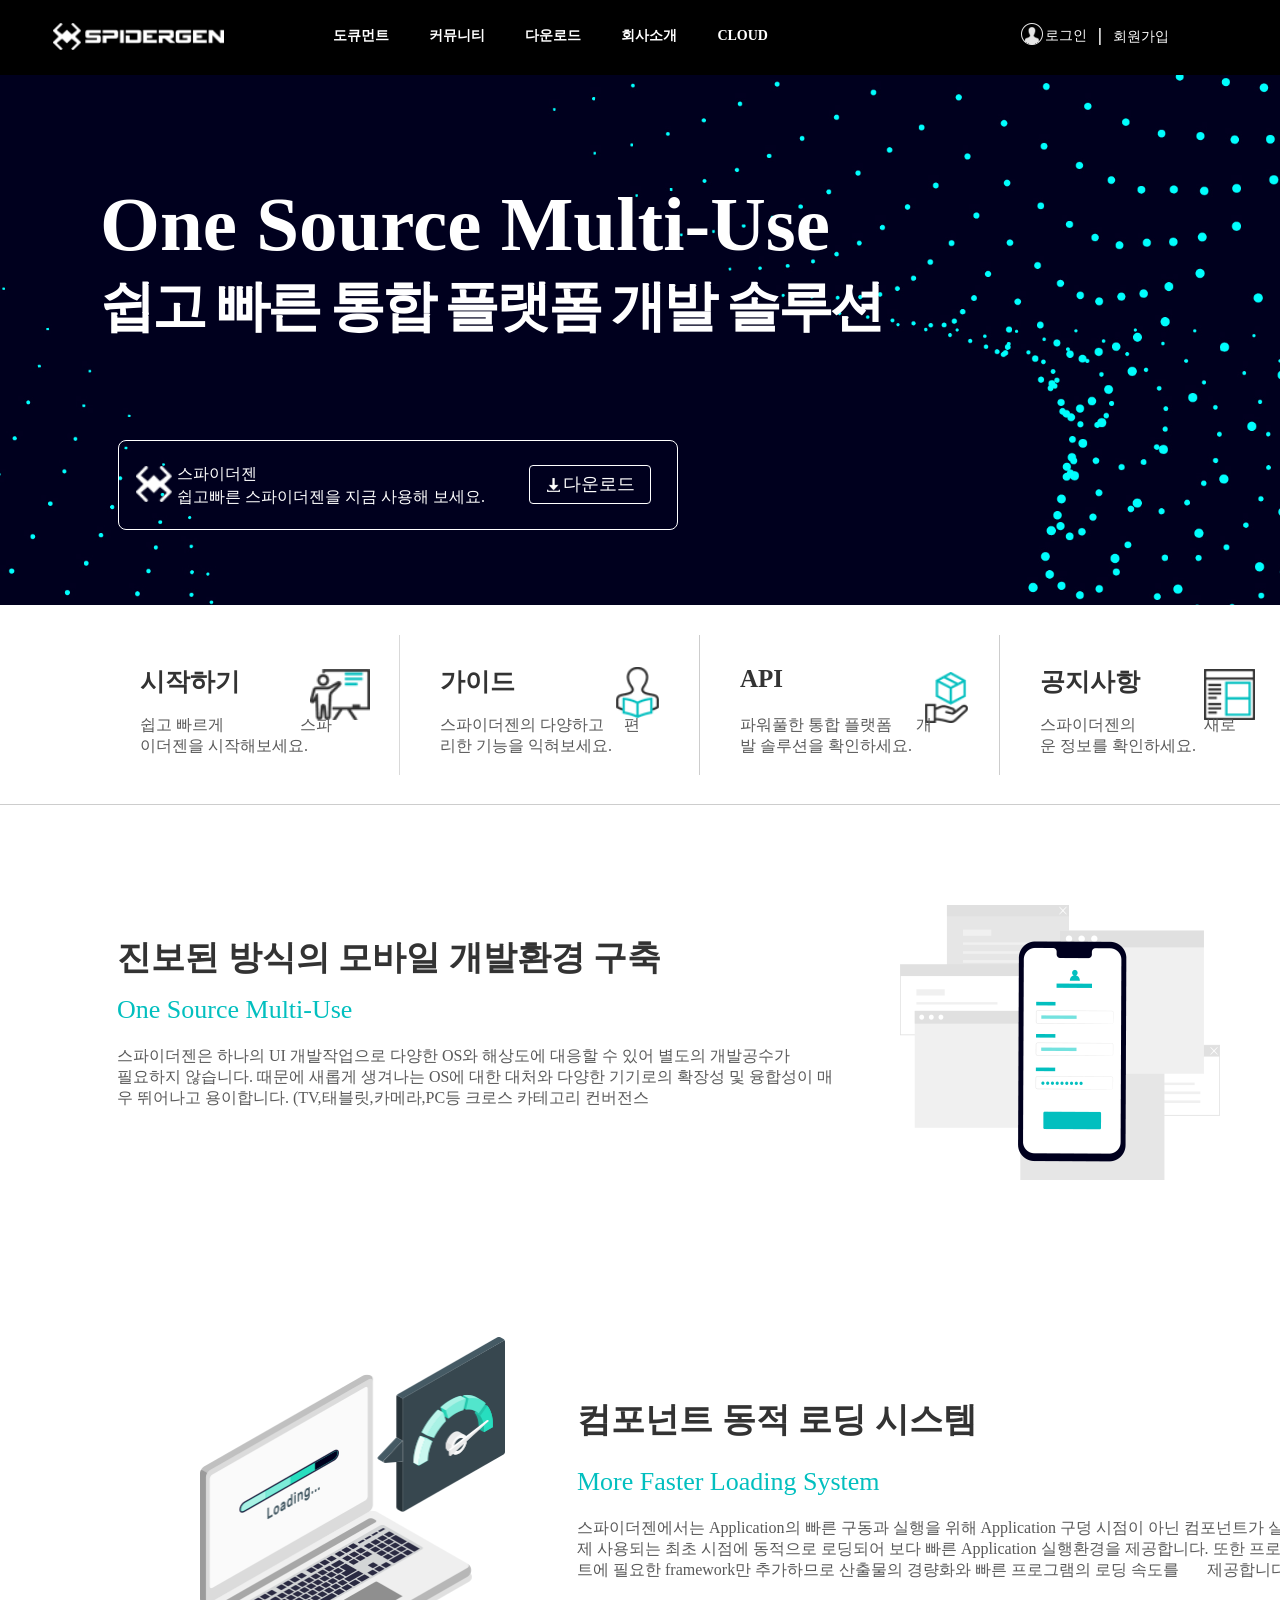
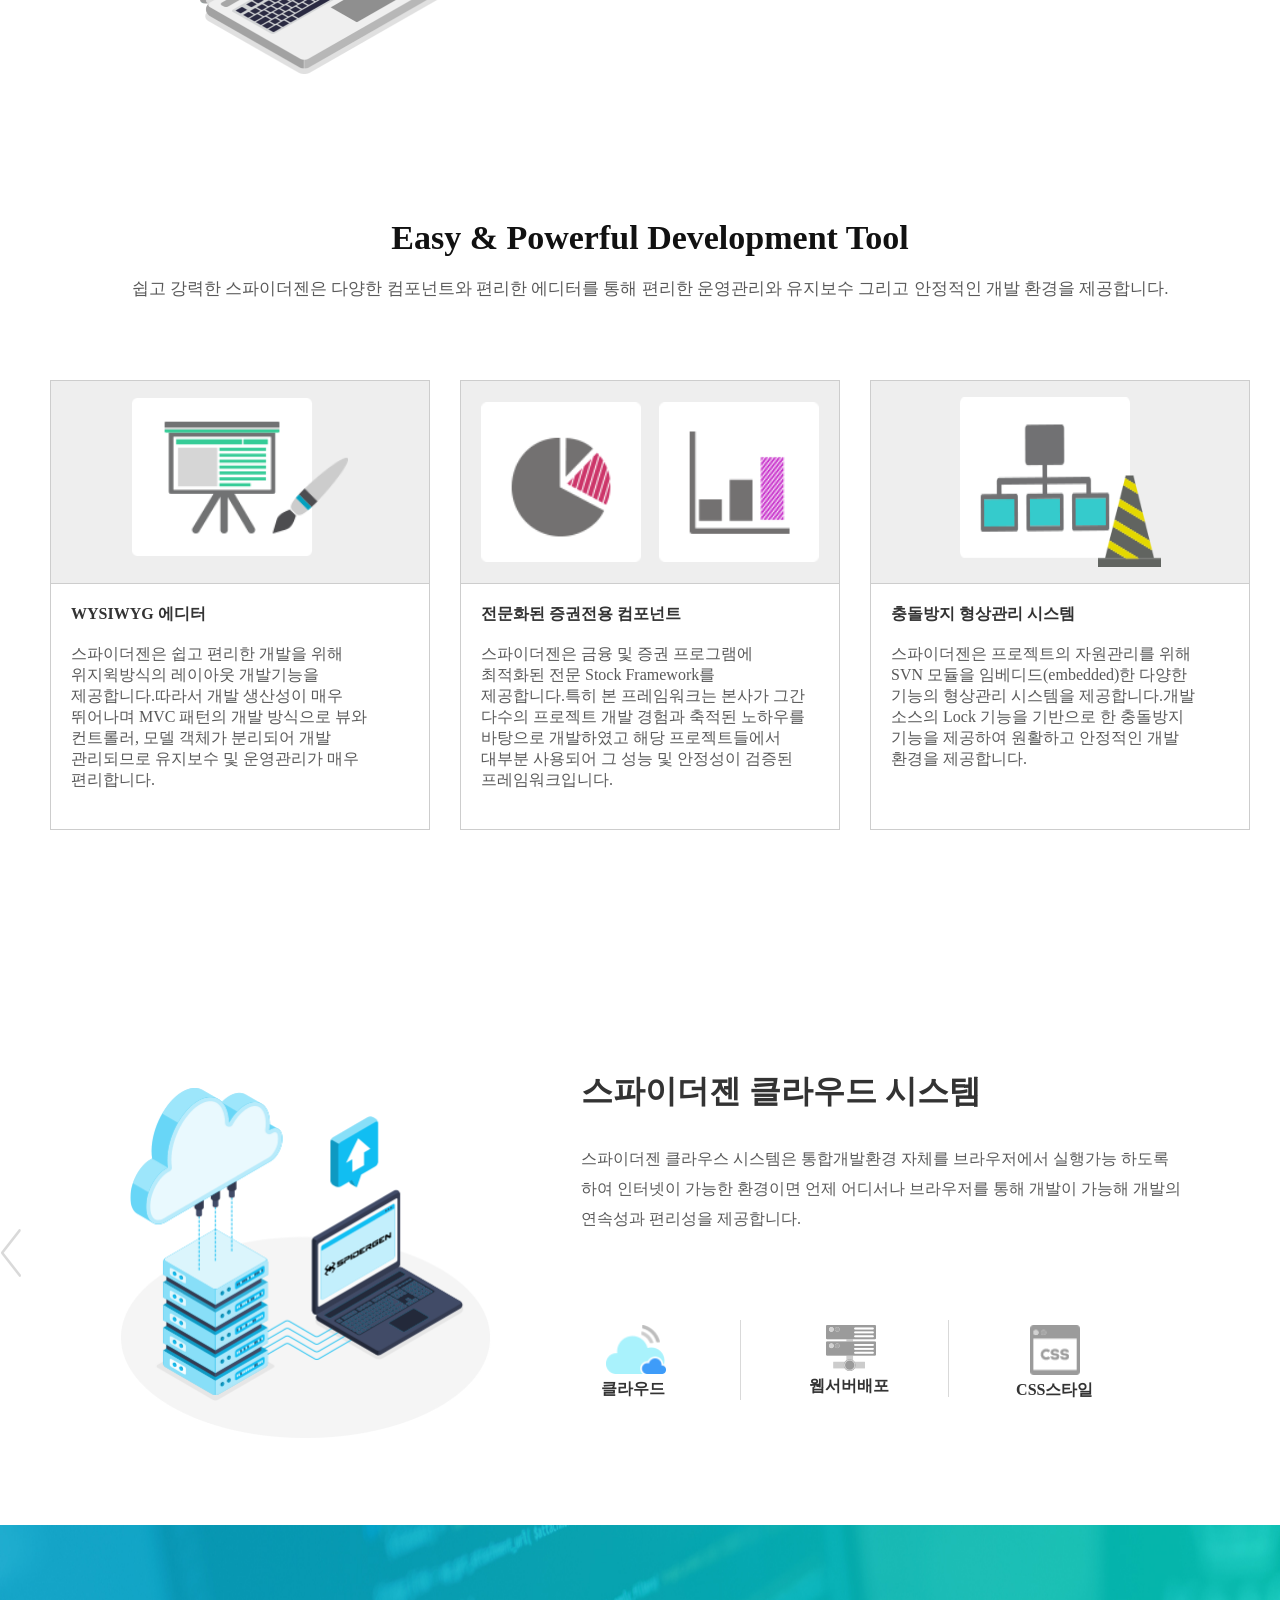
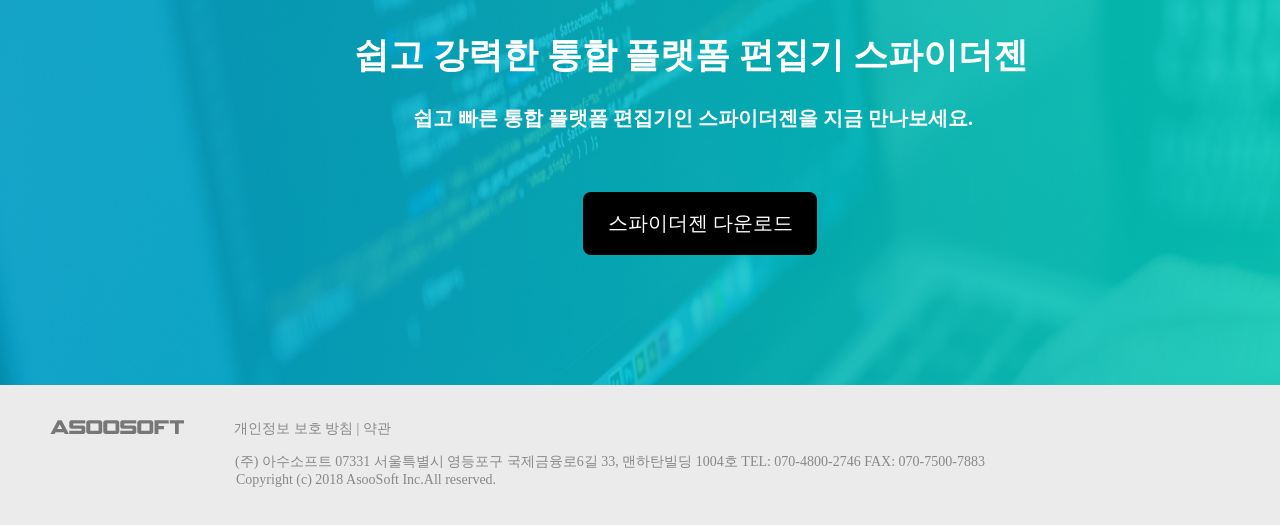
==== commit 3d4c2d50: "homepage" ====
--- a/spiderGenPage/homepage/bin/index.html
+++ b/spiderGenPage/homepage/bin/index.html
@@ -52,6 +52,7 @@
 	<script defer src="Framework/afc/component/AWindow.js"></script>
 	<script defer src="Framework/afc/component/APage.js"></script>
 	<script defer src="Framework/afc/component/AApplication.js"></script>
+	<script defer src="Framework/afc/component/ASlideView.js"></script>
 	<script defer src="Framework/afc/event/AEvent.js"></script>
 
 	
--- a/spiderGenPage/homepage/bin/Template/homepageApp_global.css
+++ b/spiderGenPage/homepage/bin/Template/homepageApp_global.css
@@ -33,21 +33,39 @@
 
 .nav_btn
 {
-	
 	font-size: 14px !important;
 	color: white !important;
 	background-color: rgb(0, 0, 0) !important;
+	font-weight: bold !important;
+	font-family: 나눔명조 !important;
 	
-	
+	border-bottom-width: 2px !important;
+	border-bottom-style: solid !important;
+	border-bottom-color: black !important;
 }
+
 .nav_btn:hover
 {
-	
 	font-size: 14px !important;
 	color: rgb(2, 191, 191) !important;
 	background-color: rgb(0, 0, 0) !important;
 	font-weight: bold !important;
-	border-bottom-width: 4px !important;
+	font-family: 나눔명조 !important;
+	
+	border-bottom-width: 2px !important;
+	border-bottom-style: solid !important;
+	border-bottom-color: rgb(2, 191, 191) !important;
+}
+
+.nav_btn:focus
+{
+	font-size: 14px !important;
+	color: rgb(2, 191, 191) !important;
+	background-color: rgb(0, 0, 0) !important;
+	font-weight: bold !important;
+	font-family: 나눔명조 !important;
+	
+	border-bottom-width: 2px !important;
 	border-bottom-style: solid !important;
 	border-bottom-color: rgb(2, 191, 191) !important;
 }
@@ -57,5 +75,97 @@
 	
 	color: rgb(136, 136, 136) !important;
 	font-size: 14px !important;
+	
+	font-family: 나눔명조 !important;
 }
 
+.main_page
+{
+	
+	color: rgb(255, 255, 255) !important;
+	font-size: 70px !important;
+	font-family: Montserrant-Medium !important;
+	font-weight: bold !important;
+	letter-spacing: -5px
+}
+
+.main_page
+{
+	
+	color: rgb(255, 255, 255) !important;
+	font-family: Montserrant-Medium !important;
+	font-weight: bold !important;
+	letter-spacing: -5px
+}
+
+.basic_font
+{
+	
+	color: rgb(255, 255, 255) !important;
+	background-color: rgba(0, 0, 0, 0) !important;
+	font-size: 14px !important;
+	font-family: 나눔명조 !important;
+}
+
+.downBtn
+{
+	
+	font-family: 나눔명조 !important;	
+}
+
+.downBtn:hover
+{
+	
+	font-family: 나눔명조 !important;
+	background-color: rgba(205, 205, 205, 0.45) !important;
+	
+}
+
+.Btn_outline_none
+{
+	outline: none !important;
+	
+}
+
+.Btn_outline_none:focus
+{
+	outline: none !important;
+}
+
+.SubView2_font
+{
+	font-size: 16px !important;
+	font-family: 나눔명조 !important;
+	color: rgb(119, 119, 119) !important;
+}
+
+.SubView2_font:hover
+{
+	font-size: 16px !important;
+	font-family: 나눔명조 !important;
+	color: rgb(2, 191, 191) !important;
+}
+
+.grid_click_none
+{
+	background: none !important;
+}
+
+.grid_click_none:click
+{
+	background: none !important;
+}
+
+.clicked
+{
+	font-size: 14px !important;
+	color: rgb(2, 191, 191) !important;
+	background-color: rgb(0, 0, 0) !important;
+	font-weight: bold !important;
+	font-family: 나눔명조 !important;
+	
+	border-bottom-width: 1px !important;
+	border-bottom-style: solid !important;
+	border-bottom-color: rgb(2, 191, 191) !important;
+}
+
